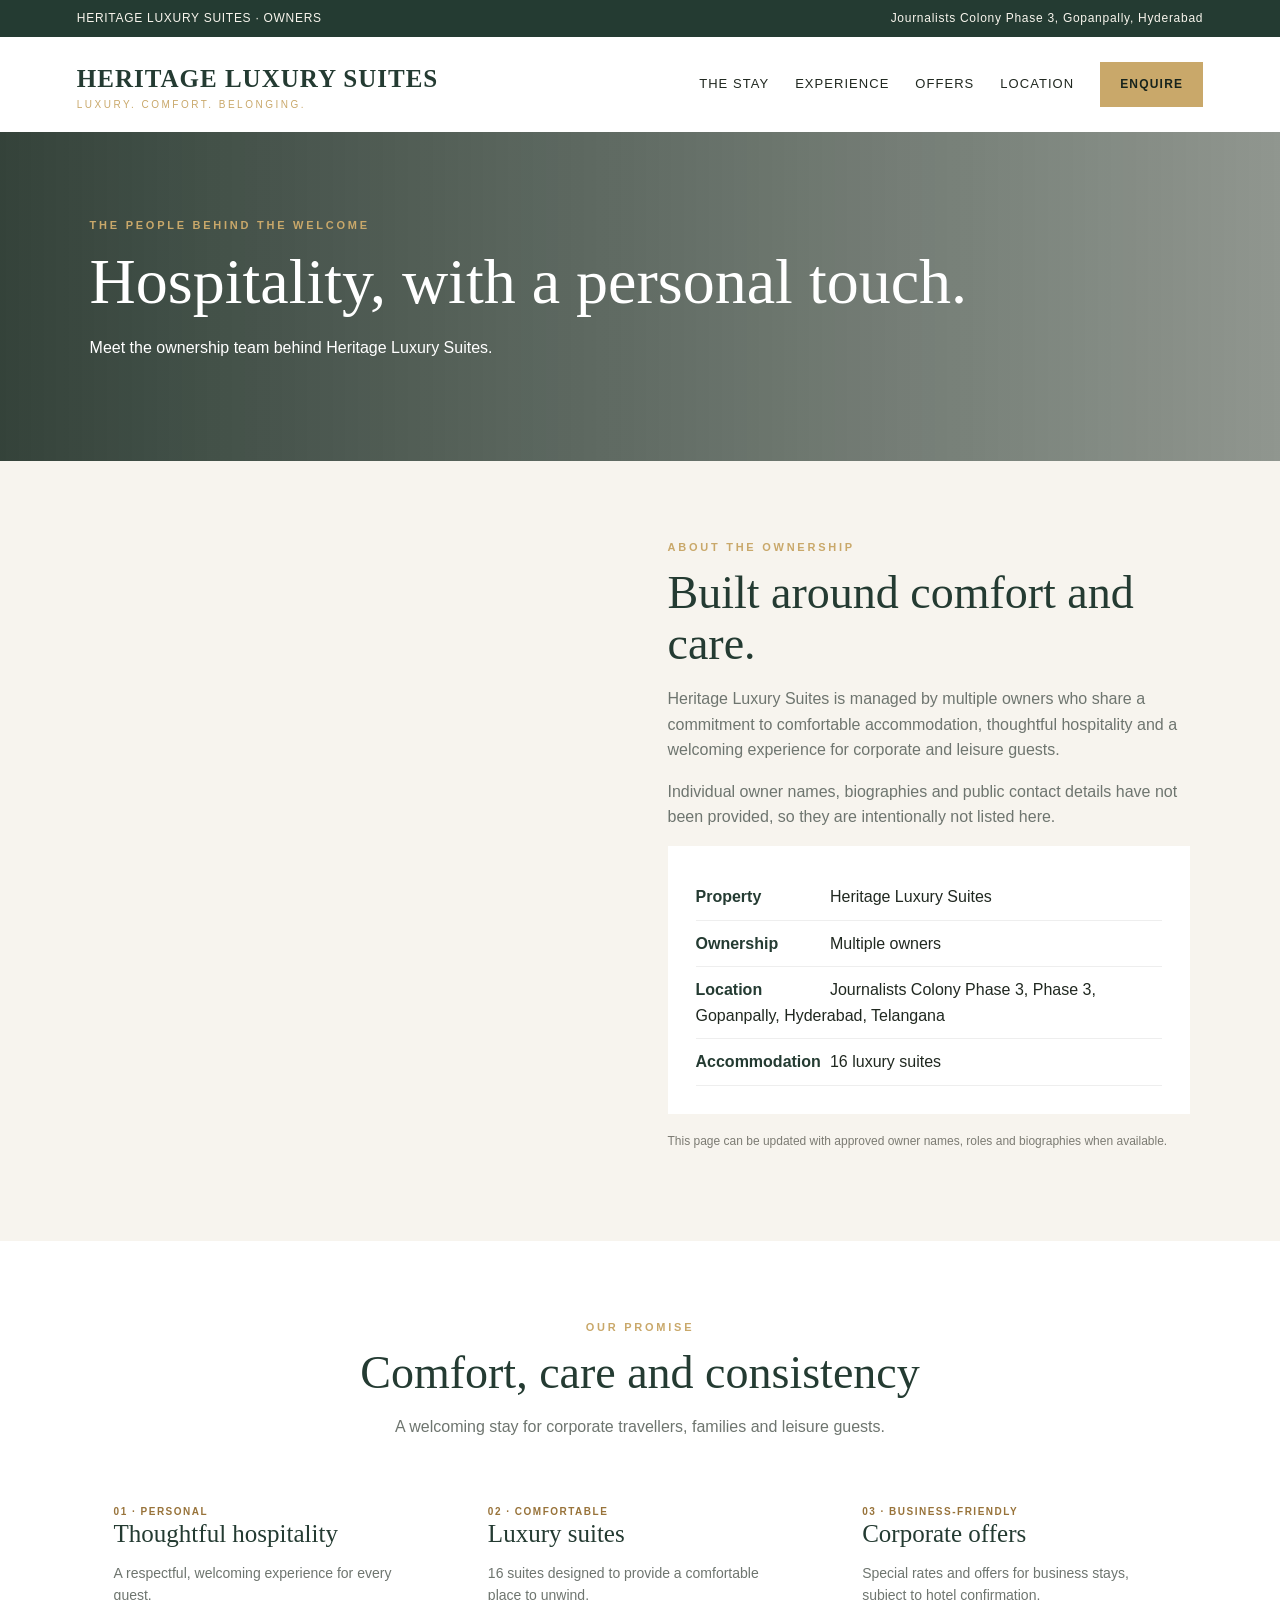
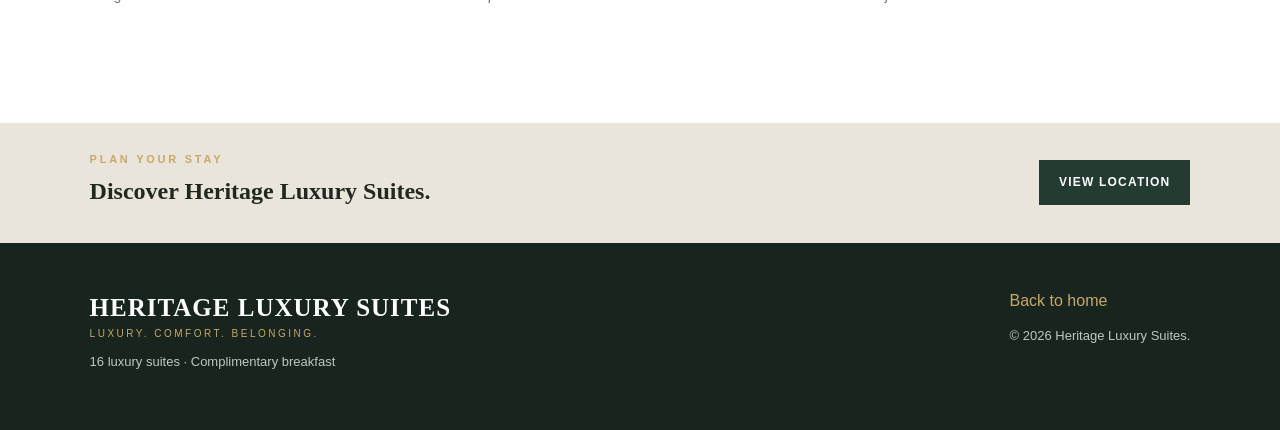
==== owner.html @ 82ddb892 "Add files via upload" ====
<!doctype html>
<html lang="en"><head><meta charset="utf-8"><meta name="viewport" content="width=device-width,initial-scale=1"><title>Owners | Heritage Luxury Suites</title><link rel="stylesheet" href="styles.css"></head>
<body><div class="topbar"><span>HERITAGE LUXURY SUITES · OWNERS</span><span>Journalists Colony Phase 3, Gopanpally, Hyderabad</span></div>
<nav class="nav"><a class="brand" href="index.html">HERITAGE LUXURY SUITES<small>Luxury. Comfort. Belonging.</small></a><div class="navlinks"><a href="index.html#stay">The Stay</a><a href="index.html#experience">Experience</a><a href="index.html#offers">Offers</a><a href="index.html#location">Location</a><a class="btn" href="index.html#contact">Enquire</a></div></nav>
<header class="subhero"><div class="eyebrow">The people behind the welcome</div><h1>Hospitality, with a personal touch.</h1><p>Meet the ownership team behind Heritage Luxury Suites.</p></header>
<section class="section"><div class="split"><div class="photo owner" role="img" aria-label="Professional hospitality portrait placeholder"></div><div><div class="eyebrow">About the ownership</div><h2>Built around comfort and care.</h2><p class="muted">Heritage Luxury Suites is managed by multiple owners who share a commitment to comfortable accommodation, thoughtful hospitality and a welcoming experience for corporate and leisure guests.</p><p class="muted">Individual owner names, biographies and public contact details have not been provided, so they are intentionally not listed here.</p><div class="owner-details"><p><strong>Property</strong> Heritage Luxury Suites</p><p><strong>Ownership</strong> Multiple owners</p><p><strong>Location</strong> Journalists Colony Phase 3, Phase 3, Gopanpally, Hyderabad, Telangana</p><p><strong>Accommodation</strong> 16 luxury suites</p></div><p class="notice">This page can be updated with approved owner names, roles and biographies when available.</p></div></div></section>
<section class="section white"><div class="section-head"><div class="eyebrow">Our promise</div><h2>Comfort, care and consistency</h2><p>A welcoming stay for corporate travellers, families and leisure guests.</p></div><div class="cards"><article class="card"><div class="card-content"><div class="tag">01 · Personal</div><h3>Thoughtful hospitality</h3><p>A respectful, welcoming experience for every guest.</p></div></article><article class="card"><div class="card-content"><div class="tag">02 · Comfortable</div><h3>Luxury suites</h3><p>16 suites designed to provide a comfortable place to unwind.</p></div></article><article class="card"><div class="card-content"><div class="tag">03 · Business-friendly</div><h3>Corporate offers</h3><p>Special rates and offers for business stays, subject to hotel confirmation.</p></div></article></div></section>
<div class="contact-strip"><div><div class="eyebrow">Plan your stay</div><h2 style="font-family:Georgia,serif;margin:4px 0">Discover Heritage Luxury Suites.</h2></div><a class="btn dark" href="index.html#location">View location</a></div>
<footer class="footer"><div><div class="brand" style="color:white">HERITAGE LUXURY SUITES<small>Luxury. Comfort. Belonging.</small></div><p>16 luxury suites · Complimentary breakfast</p></div><div><a href="index.html">Back to home</a><p>© 2026 Heritage Luxury Suites.</p></div></footer></body></html>
---- styles.css ----
:root{--ink:#202820;--green:#243b32;--gold:#c9a86a;--cream:#f7f4ee;--muted:#6e756f;--white:#fff}
*{box-sizing:border-box}html{scroll-behavior:smooth}body{margin:0;font-family:Arial,Helvetica,sans-serif;color:var(--ink);background:var(--cream);line-height:1.6}a{color:inherit;text-decoration:none}.topbar{background:var(--green);color:#f8f5ed;padding:9px 6%;display:flex;justify-content:space-between;gap:16px;flex-wrap:wrap;font-size:12px;letter-spacing:.06em}.nav{display:flex;align-items:center;justify-content:space-between;padding:22px 6%;background:#fff;gap:24px}.brand{font-family:Georgia,serif;font-size:25px;letter-spacing:.04em;color:var(--green);font-weight:bold}.brand small{display:block;font:10px Arial,sans-serif;letter-spacing:.25em;color:var(--gold);text-transform:uppercase}.navlinks{display:flex;gap:26px;align-items:center;font-size:13px;text-transform:uppercase;letter-spacing:.08em}.navlinks a:hover{color:#a47e3e}.btn{display:inline-block;background:var(--gold);color:#17241d;padding:13px 20px;font-size:12px;letter-spacing:.1em;text-transform:uppercase;font-weight:bold;border:0;cursor:pointer}.btn.dark{background:var(--green);color:white}.hero{min-height:570px;display:flex;align-items:center;padding:70px 8%;color:white;background:linear-gradient(90deg,rgba(15,28,22,.83),rgba(15,28,22,.12)),url('https://images.unsplash.com/photo-1611892440504-42a792e24d32?auto=format&fit=crop&w=2000&q=85') center/cover}.hero-copy{max-width:610px}.eyebrow{font-size:11px;letter-spacing:.25em;text-transform:uppercase;color:var(--gold);font-weight:bold}.hero h1{font:clamp(42px,6vw,76px)/1.04 Georgia,serif;margin:18px 0}.hero p{max-width:470px;color:#f0eee7}.hero-actions{display:flex;gap:14px;flex-wrap:wrap;margin-top:26px}.btn.outline{border:1px solid #fff;color:#fff;background:transparent}.section{padding:78px 7%}.section.white{background:#fff}.section-head{text-align:center;max-width:700px;margin:0 auto 40px}.section h2{font:clamp(30px,4vw,46px)/1.12 Georgia,serif;color:var(--green);margin:10px 0 16px}.section-head p,.muted{color:var(--muted)}.stats{display:grid;grid-template-columns:repeat(4,1fr);background:var(--green);color:white;padding:30px 7%;gap:18px;text-align:center}.stat strong{font:36px Georgia,serif;color:var(--gold);display:block}.stat span{font-size:11px;letter-spacing:.14em;text-transform:uppercase}.split{display:grid;grid-template-columns:1fr 1fr;gap:55px;align-items:center}.photo{min-height:390px;background:url('https://images.unsplash.com/photo-1611892440504-42a792e24d32?auto=format&fit=crop&w=1200&q=80') center/cover}.photo.breakfast{background-image:url('https://images.unsplash.com/photo-1533089860892-a7c6f0a88666?auto=format&fit=crop&w=1200&q=80')}.photo.owner{background-image:url('https://images.unsplash.com/photo-1560250097-0b93528c311a?auto=format&fit=crop&w=1200&q=80')}.feature-list{padding:0;list-style:none}.feature-list li{padding:12px 0;border-bottom:1px solid #e5e1d8}.feature-list li:before{content:'✦';color:var(--gold);margin-right:12px}.cards{display:grid;grid-template-columns:repeat(3,1fr);gap:22px}.card{background:white}.card img{width:100%;height:220px;object-fit:cover;display:block}.card-content{padding:24px}.card h3{font:25px Georgia,serif;color:var(--green);margin:0 0 10px}.card p{color:var(--muted);font-size:14px}.tag{color:#98733a;text-transform:uppercase;font-size:10px;letter-spacing:.15em;font-weight:bold}.offer{background:var(--green);color:white;padding:44px;display:flex;justify-content:space-between;align-items:center;gap:28px}.offer h2{color:white;margin:6px 0;font-size:34px}.offer p{color:#d7ded8;max-width:620px}.location-box{display:grid;grid-template-columns:1fr 1fr;gap:40px;align-items:center}.map-placeholder{background:#e6e2d9;min-height:310px;display:flex;align-items:center;justify-content:center;text-align:center;padding:28px;color:var(--green);border:1px solid #d6d0c3}.map-placeholder .pin{font-size:34px}.contact-strip{background:#eae5da;padding:28px 7%;display:flex;justify-content:space-between;gap:20px;align-items:center;flex-wrap:wrap}.footer{background:#17251e;color:#e6e8e2;padding:45px 7%;display:flex;justify-content:space-between;gap:24px;flex-wrap:wrap}.footer p{font-size:13px;color:#bfc8c0}.footer a{color:var(--gold)}.subhero{padding:85px 7%;background:linear-gradient(90deg,rgba(18,36,27,.85),rgba(18,36,27,.45)),url('https://images.unsplash.com/photo-1566073771259-6a8506099945?auto=format&fit=crop&w=1800&q=85') center/cover;color:white}.subhero h1{font:clamp(40px,5vw,66px) Georgia,serif;margin:10px 0}.owner-details{background:#fff;padding:28px}.owner-details p{border-bottom:1px solid #eee;padding:10px 0;margin:0}.owner-details strong{display:inline-block;min-width:130px;color:var(--green)}.notice{font-size:12px;color:#7c7b73;margin-top:18px}
@media(max-width:800px){.nav{align-items:flex-start;flex-direction:column}.navlinks{flex-wrap:wrap;gap:14px}.hero{min-height:520px;padding:55px 7%}.stats{grid-template-columns:repeat(2,1fr)}.split,.cards,.location-box{grid-template-columns:1fr}.photo{min-height:300px}.offer{align-items:flex-start;flex-direction:column}.section{padding:58px 6%}.topbar{padding:9px 6%}}
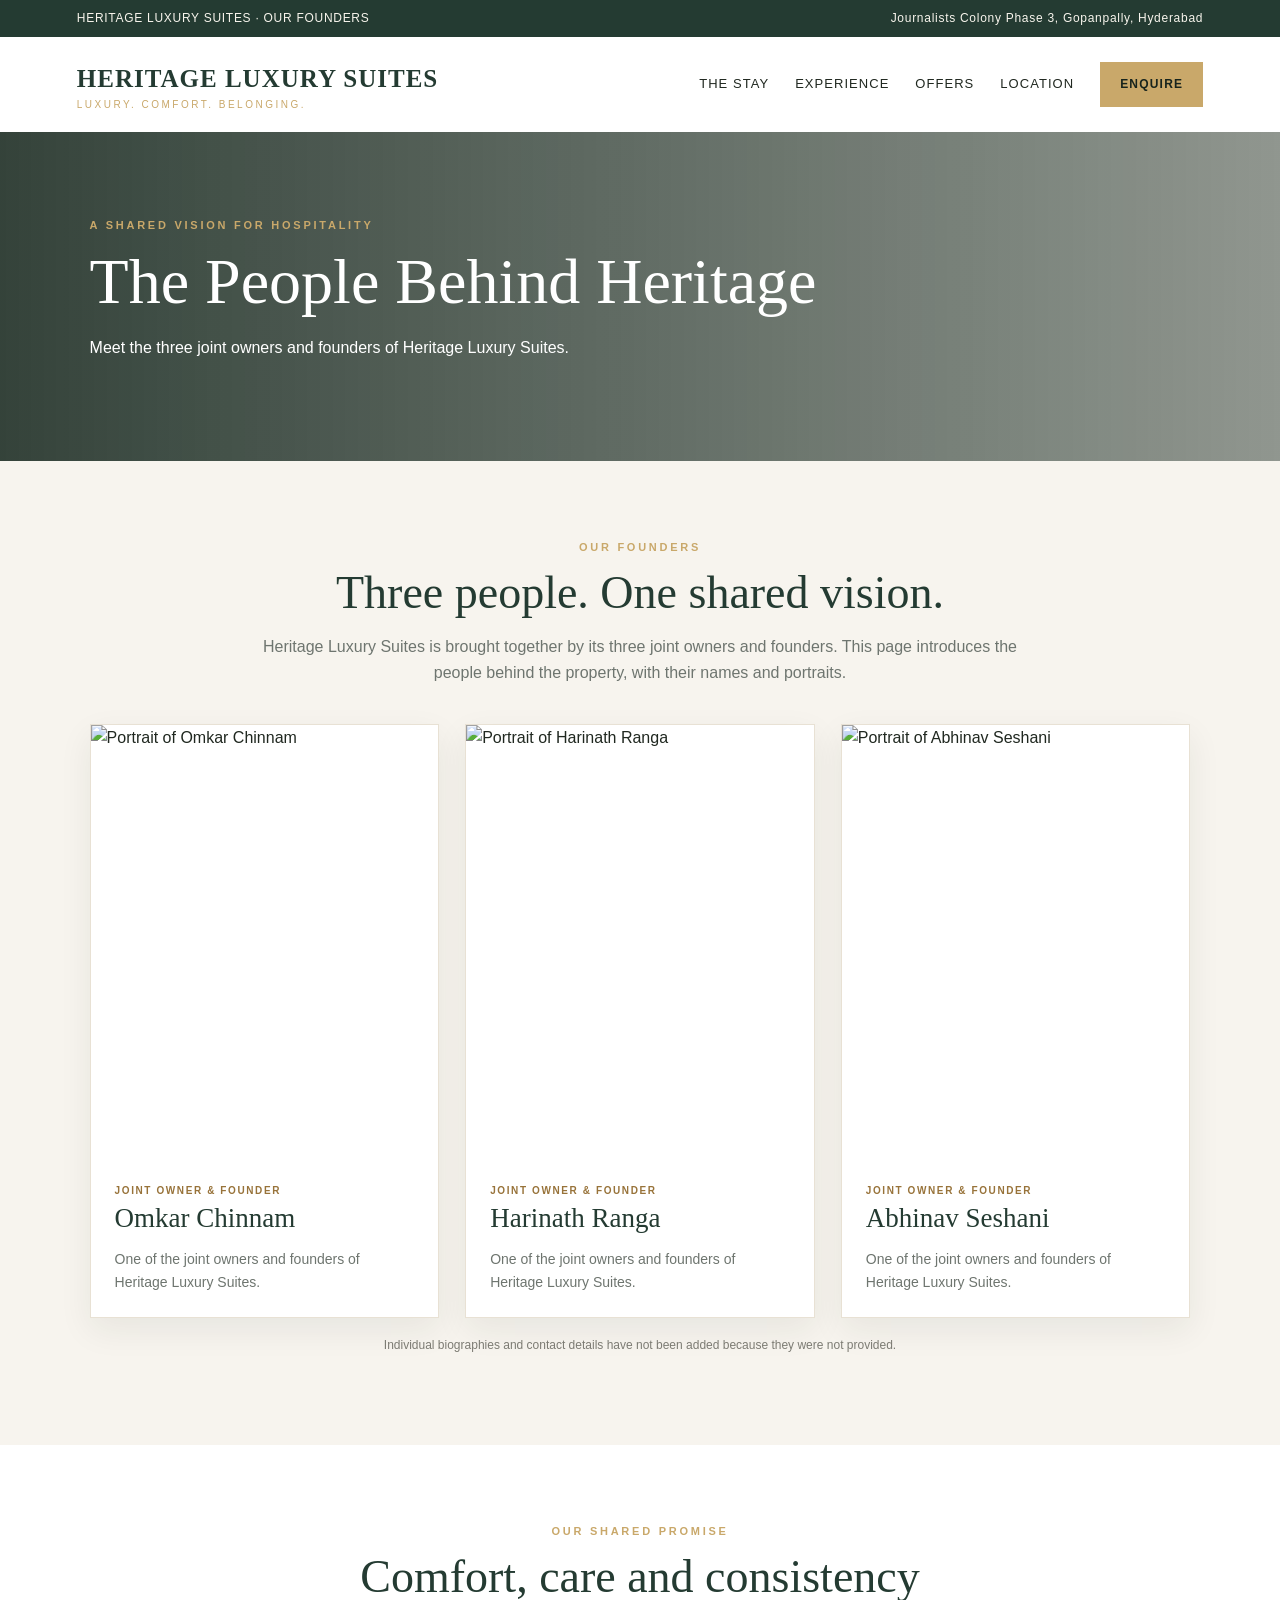
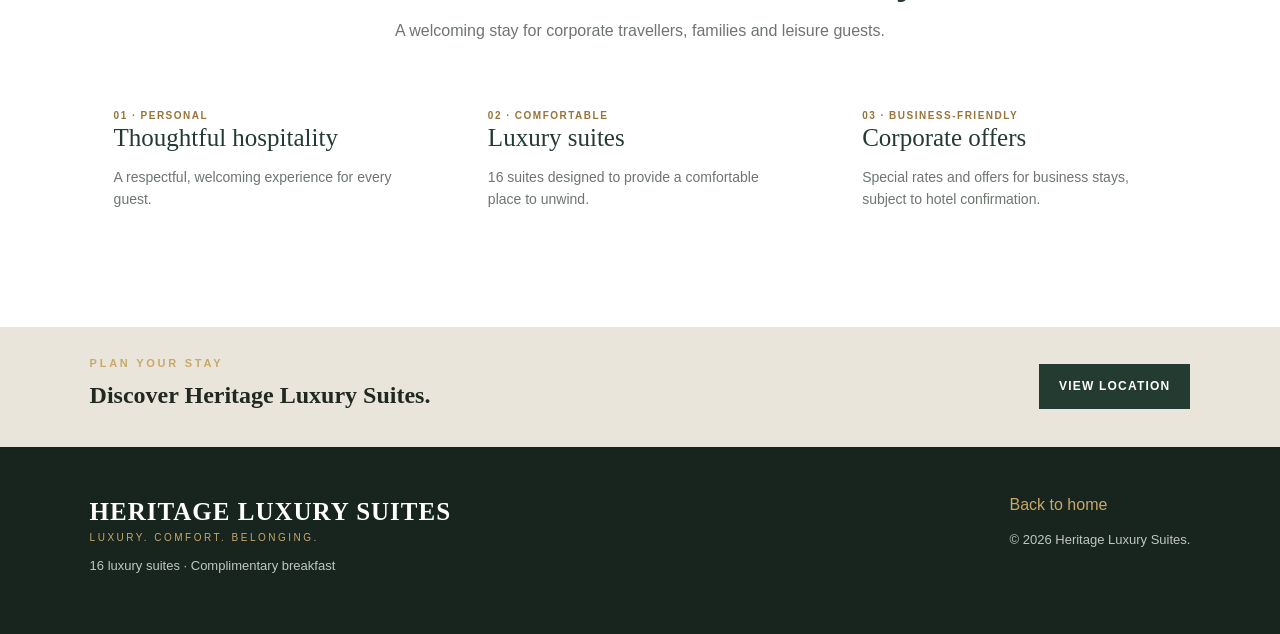
==== commit 4d72e9a7: "Add files via upload" ====
--- a/owner.html
+++ b/owner.html
@@ -1,9 +1,14 @@
 <!doctype html>
-<html lang="en"><head><meta charset="utf-8"><meta name="viewport" content="width=device-width,initial-scale=1"><title>Owners | Heritage Luxury Suites</title><link rel="stylesheet" href="styles.css"></head>
-<body><div class="topbar"><span>HERITAGE LUXURY SUITES · OWNERS</span><span>Journalists Colony Phase 3, Gopanpally, Hyderabad</span></div>
+<html lang="en"><head><meta charset="utf-8"><meta name="viewport" content="width=device-width,initial-scale=1"><title>The People Behind Heritage | Heritage Luxury Suites</title><meta name="description" content="Meet the three joint owners and founders of Heritage Luxury Suites in Hyderabad."><link rel="stylesheet" href="styles.css"></head>
+<body><div class="topbar"><span>HERITAGE LUXURY SUITES · OUR FOUNDERS</span><span>Journalists Colony Phase 3, Gopanpally, Hyderabad</span></div>
 <nav class="nav"><a class="brand" href="index.html">HERITAGE LUXURY SUITES<small>Luxury. Comfort. Belonging.</small></a><div class="navlinks"><a href="index.html#stay">The Stay</a><a href="index.html#experience">Experience</a><a href="index.html#offers">Offers</a><a href="index.html#location">Location</a><a class="btn" href="index.html#contact">Enquire</a></div></nav>
-<header class="subhero"><div class="eyebrow">The people behind the welcome</div><h1>Hospitality, with a personal touch.</h1><p>Meet the ownership team behind Heritage Luxury Suites.</p></header>
-<section class="section"><div class="split"><div class="photo owner" role="img" aria-label="Professional hospitality portrait placeholder"></div><div><div class="eyebrow">About the ownership</div><h2>Built around comfort and care.</h2><p class="muted">Heritage Luxury Suites is managed by multiple owners who share a commitment to comfortable accommodation, thoughtful hospitality and a welcoming experience for corporate and leisure guests.</p><p class="muted">Individual owner names, biographies and public contact details have not been provided, so they are intentionally not listed here.</p><div class="owner-details"><p><strong>Property</strong> Heritage Luxury Suites</p><p><strong>Ownership</strong> Multiple owners</p><p><strong>Location</strong> Journalists Colony Phase 3, Phase 3, Gopanpally, Hyderabad, Telangana</p><p><strong>Accommodation</strong> 16 luxury suites</p></div><p class="notice">This page can be updated with approved owner names, roles and biographies when available.</p></div></div></section>
-<section class="section white"><div class="section-head"><div class="eyebrow">Our promise</div><h2>Comfort, care and consistency</h2><p>A welcoming stay for corporate travellers, families and leisure guests.</p></div><div class="cards"><article class="card"><div class="card-content"><div class="tag">01 · Personal</div><h3>Thoughtful hospitality</h3><p>A respectful, welcoming experience for every guest.</p></div></article><article class="card"><div class="card-content"><div class="tag">02 · Comfortable</div><h3>Luxury suites</h3><p>16 suites designed to provide a comfortable place to unwind.</p></div></article><article class="card"><div class="card-content"><div class="tag">03 · Business-friendly</div><h3>Corporate offers</h3><p>Special rates and offers for business stays, subject to hotel confirmation.</p></div></article></div></section>
+<header class="subhero"><div class="eyebrow">A shared vision for hospitality</div><h1>The People Behind Heritage</h1><p>Meet the three joint owners and founders of Heritage Luxury Suites.</p></header>
+<section class="section"><div class="owner-intro"><div class="eyebrow">Our founders</div><h2>Three people. One shared vision.</h2><p>Heritage Luxury Suites is brought together by its three joint owners and founders. This page introduces the people behind the property, with their names and portraits.</p></div>
+<div class="owner-grid">
+<article class="owner-card"><img src="images/omkar-chinnam.jpg" alt="Portrait of Omkar Chinnam"><div class="owner-card-body"><div class="role">Joint Owner &amp; Founder</div><h3>Omkar Chinnam</h3><p>One of the joint owners and founders of Heritage Luxury Suites.</p></div></article>
+<article class="owner-card"><img src="images/harinath-ranga.jpg" alt="Portrait of Harinath Ranga"><div class="owner-card-body"><div class="role">Joint Owner &amp; Founder</div><h3>Harinath Ranga</h3><p>One of the joint owners and founders of Heritage Luxury Suites.</p></div></article>
+<article class="owner-card"><img src="images/abhinav-seshani.jpg" alt="Portrait of Abhinav Seshani"><div class="owner-card-body"><div class="role">Joint Owner &amp; Founder</div><h3>Abhinav Seshani</h3><p>One of the joint owners and founders of Heritage Luxury Suites.</p></div></article>
+</div><p class="notice" style="text-align:center">Individual biographies and contact details have not been added because they were not provided.</p></section>
+<section class="section white"><div class="section-head"><div class="eyebrow">Our shared promise</div><h2>Comfort, care and consistency</h2><p>A welcoming stay for corporate travellers, families and leisure guests.</p></div><div class="cards"><article class="card"><div class="card-content"><div class="tag">01 · Personal</div><h3>Thoughtful hospitality</h3><p>A respectful, welcoming experience for every guest.</p></div></article><article class="card"><div class="card-content"><div class="tag">02 · Comfortable</div><h3>Luxury suites</h3><p>16 suites designed to provide a comfortable place to unwind.</p></div></article><article class="card"><div class="card-content"><div class="tag">03 · Business-friendly</div><h3>Corporate offers</h3><p>Special rates and offers for business stays, subject to hotel confirmation.</p></div></article></div></section>
 <div class="contact-strip"><div><div class="eyebrow">Plan your stay</div><h2 style="font-family:Georgia,serif;margin:4px 0">Discover Heritage Luxury Suites.</h2></div><a class="btn dark" href="index.html#location">View location</a></div>
 <footer class="footer"><div><div class="brand" style="color:white">HERITAGE LUXURY SUITES<small>Luxury. Comfort. Belonging.</small></div><p>16 luxury suites · Complimentary breakfast</p></div><div><a href="index.html">Back to home</a><p>© 2026 Heritage Luxury Suites.</p></div></footer></body></html>
--- a/styles.css
+++ b/styles.css
@@ -1,4 +1,4 @@
 
 :root{--ink:#202820;--green:#243b32;--gold:#c9a86a;--cream:#f7f4ee;--muted:#6e756f;--white:#fff}
-*{box-sizing:border-box}html{scroll-behavior:smooth}body{margin:0;font-family:Arial,Helvetica,sans-serif;color:var(--ink);background:var(--cream);line-height:1.6}a{color:inherit;text-decoration:none}.topbar{background:var(--green);color:#f8f5ed;padding:9px 6%;display:flex;justify-content:space-between;gap:16px;flex-wrap:wrap;font-size:12px;letter-spacing:.06em}.nav{display:flex;align-items:center;justify-content:space-between;padding:22px 6%;background:#fff;gap:24px}.brand{font-family:Georgia,serif;font-size:25px;letter-spacing:.04em;color:var(--green);font-weight:bold}.brand small{display:block;font:10px Arial,sans-serif;letter-spacing:.25em;color:var(--gold);text-transform:uppercase}.navlinks{display:flex;gap:26px;align-items:center;font-size:13px;text-transform:uppercase;letter-spacing:.08em}.navlinks a:hover{color:#a47e3e}.btn{display:inline-block;background:var(--gold);color:#17241d;padding:13px 20px;font-size:12px;letter-spacing:.1em;text-transform:uppercase;font-weight:bold;border:0;cursor:pointer}.btn.dark{background:var(--green);color:white}.hero{min-height:570px;display:flex;align-items:center;padding:70px 8%;color:white;background:linear-gradient(90deg,rgba(15,28,22,.83),rgba(15,28,22,.12)),url('https://images.unsplash.com/photo-1611892440504-42a792e24d32?auto=format&fit=crop&w=2000&q=85') center/cover}.hero-copy{max-width:610px}.eyebrow{font-size:11px;letter-spacing:.25em;text-transform:uppercase;color:var(--gold);font-weight:bold}.hero h1{font:clamp(42px,6vw,76px)/1.04 Georgia,serif;margin:18px 0}.hero p{max-width:470px;color:#f0eee7}.hero-actions{display:flex;gap:14px;flex-wrap:wrap;margin-top:26px}.btn.outline{border:1px solid #fff;color:#fff;background:transparent}.section{padding:78px 7%}.section.white{background:#fff}.section-head{text-align:center;max-width:700px;margin:0 auto 40px}.section h2{font:clamp(30px,4vw,46px)/1.12 Georgia,serif;color:var(--green);margin:10px 0 16px}.section-head p,.muted{color:var(--muted)}.stats{display:grid;grid-template-columns:repeat(4,1fr);background:var(--green);color:white;padding:30px 7%;gap:18px;text-align:center}.stat strong{font:36px Georgia,serif;color:var(--gold);display:block}.stat span{font-size:11px;letter-spacing:.14em;text-transform:uppercase}.split{display:grid;grid-template-columns:1fr 1fr;gap:55px;align-items:center}.photo{min-height:390px;background:url('https://images.unsplash.com/photo-1611892440504-42a792e24d32?auto=format&fit=crop&w=1200&q=80') center/cover}.photo.breakfast{background-image:url('https://images.unsplash.com/photo-1533089860892-a7c6f0a88666?auto=format&fit=crop&w=1200&q=80')}.photo.owner{background-image:url('https://images.unsplash.com/photo-1560250097-0b93528c311a?auto=format&fit=crop&w=1200&q=80')}.feature-list{padding:0;list-style:none}.feature-list li{padding:12px 0;border-bottom:1px solid #e5e1d8}.feature-list li:before{content:'✦';color:var(--gold);margin-right:12px}.cards{display:grid;grid-template-columns:repeat(3,1fr);gap:22px}.card{background:white}.card img{width:100%;height:220px;object-fit:cover;display:block}.card-content{padding:24px}.card h3{font:25px Georgia,serif;color:var(--green);margin:0 0 10px}.card p{color:var(--muted);font-size:14px}.tag{color:#98733a;text-transform:uppercase;font-size:10px;letter-spacing:.15em;font-weight:bold}.offer{background:var(--green);color:white;padding:44px;display:flex;justify-content:space-between;align-items:center;gap:28px}.offer h2{color:white;margin:6px 0;font-size:34px}.offer p{color:#d7ded8;max-width:620px}.location-box{display:grid;grid-template-columns:1fr 1fr;gap:40px;align-items:center}.map-placeholder{background:#e6e2d9;min-height:310px;display:flex;align-items:center;justify-content:center;text-align:center;padding:28px;color:var(--green);border:1px solid #d6d0c3}.map-placeholder .pin{font-size:34px}.contact-strip{background:#eae5da;padding:28px 7%;display:flex;justify-content:space-between;gap:20px;align-items:center;flex-wrap:wrap}.footer{background:#17251e;color:#e6e8e2;padding:45px 7%;display:flex;justify-content:space-between;gap:24px;flex-wrap:wrap}.footer p{font-size:13px;color:#bfc8c0}.footer a{color:var(--gold)}.subhero{padding:85px 7%;background:linear-gradient(90deg,rgba(18,36,27,.85),rgba(18,36,27,.45)),url('https://images.unsplash.com/photo-1566073771259-6a8506099945?auto=format&fit=crop&w=1800&q=85') center/cover;color:white}.subhero h1{font:clamp(40px,5vw,66px) Georgia,serif;margin:10px 0}.owner-details{background:#fff;padding:28px}.owner-details p{border-bottom:1px solid #eee;padding:10px 0;margin:0}.owner-details strong{display:inline-block;min-width:130px;color:var(--green)}.notice{font-size:12px;color:#7c7b73;margin-top:18px}
-@media(max-width:800px){.nav{align-items:flex-start;flex-direction:column}.navlinks{flex-wrap:wrap;gap:14px}.hero{min-height:520px;padding:55px 7%}.stats{grid-template-columns:repeat(2,1fr)}.split,.cards,.location-box{grid-template-columns:1fr}.photo{min-height:300px}.offer{align-items:flex-start;flex-direction:column}.section{padding:58px 6%}.topbar{padding:9px 6%}}
+*{box-sizing:border-box}html{scroll-behavior:smooth}body{margin:0;font-family:Arial,Helvetica,sans-serif;color:var(--ink);background:var(--cream);line-height:1.6}a{color:inherit;text-decoration:none}.topbar{background:var(--green);color:#f8f5ed;padding:9px 6%;display:flex;justify-content:space-between;gap:16px;flex-wrap:wrap;font-size:12px;letter-spacing:.06em}.nav{display:flex;align-items:center;justify-content:space-between;padding:22px 6%;background:#fff;gap:24px}.brand{font-family:Georgia,serif;font-size:25px;letter-spacing:.04em;color:var(--green);font-weight:bold}.brand small{display:block;font:10px Arial,sans-serif;letter-spacing:.25em;color:var(--gold);text-transform:uppercase}.navlinks{display:flex;gap:26px;align-items:center;font-size:13px;text-transform:uppercase;letter-spacing:.08em}.navlinks a:hover{color:#a47e3e}.btn{display:inline-block;background:var(--gold);color:#17241d;padding:13px 20px;font-size:12px;letter-spacing:.1em;text-transform:uppercase;font-weight:bold;border:0;cursor:pointer}.btn.dark{background:var(--green);color:white}.hero{min-height:570px;display:flex;align-items:center;padding:70px 8%;color:white;background:linear-gradient(90deg,rgba(15,28,22,.83),rgba(15,28,22,.12)),url('https://images.unsplash.com/photo-1611892440504-42a792e24d32?auto=format&fit=crop&w=2000&q=85') center/cover}.hero-copy{max-width:610px}.eyebrow{font-size:11px;letter-spacing:.25em;text-transform:uppercase;color:var(--gold);font-weight:bold}.hero h1{font:clamp(42px,6vw,76px)/1.04 Georgia,serif;margin:18px 0}.hero p{max-width:470px;color:#f0eee7}.hero-actions{display:flex;gap:14px;flex-wrap:wrap;margin-top:26px}.btn.outline{border:1px solid #fff;color:#fff;background:transparent}.section{padding:78px 7%}.section.white{background:#fff}.section-head{text-align:center;max-width:700px;margin:0 auto 40px}.section h2{font:clamp(30px,4vw,46px)/1.12 Georgia,serif;color:var(--green);margin:10px 0 16px}.section-head p,.muted{color:var(--muted)}.stats{display:grid;grid-template-columns:repeat(4,1fr);background:var(--green);color:white;padding:30px 7%;gap:18px;text-align:center}.stat strong{font:36px Georgia,serif;color:var(--gold);display:block}.stat span{font-size:11px;letter-spacing:.14em;text-transform:uppercase}.split{display:grid;grid-template-columns:1fr 1fr;gap:55px;align-items:center}.photo{min-height:390px;background:url('https://images.unsplash.com/photo-1611892440504-42a792e24d32?auto=format&fit=crop&w=1200&q=80') center/cover}.feature-list{padding:0;list-style:none}.feature-list li{padding:12px 0;border-bottom:1px solid #e5e1d8}.feature-list li:before{content:'✦';color:var(--gold);margin-right:12px}.cards{display:grid;grid-template-columns:repeat(3,1fr);gap:22px}.card{background:white}.card img{width:100%;height:220px;object-fit:cover;display:block}.card-content{padding:24px}.card h3{font:25px Georgia,serif;color:var(--green);margin:0 0 10px}.card p{color:var(--muted);font-size:14px}.tag{color:#98733a;text-transform:uppercase;font-size:10px;letter-spacing:.15em;font-weight:bold}.offer{background:var(--green);color:white;padding:44px;display:flex;justify-content:space-between;align-items:center;gap:28px}.offer h2{color:white;margin:6px 0;font-size:34px}.offer p{color:#d7ded8;max-width:620px}.location-box{display:grid;grid-template-columns:1fr 1fr;gap:40px;align-items:center}.map-placeholder{background:#e6e2d9;min-height:310px;display:flex;align-items:center;justify-content:center;text-align:center;padding:28px;color:var(--green);border:1px solid #d6d0c3}.map-placeholder .pin{font-size:34px}.contact-strip{background:#eae5da;padding:28px 7%;display:flex;justify-content:space-between;gap:20px;align-items:center;flex-wrap:wrap}.footer{background:#17251e;color:#e6e8e2;padding:45px 7%;display:flex;justify-content:space-between;gap:24px;flex-wrap:wrap}.footer p{font-size:13px;color:#bfc8c0}.footer a{color:var(--gold)}.subhero{padding:85px 7%;background:linear-gradient(90deg,rgba(18,36,27,.85),rgba(18,36,27,.45)),url('https://images.unsplash.com/photo-1566073771259-6a8506099945?auto=format&fit=crop&w=1800&q=85') center/cover;color:white}.subhero h1{font:clamp(40px,5vw,66px) Georgia,serif;margin:10px 0}.owner-grid{display:grid;grid-template-columns:repeat(3,minmax(0,1fr));gap:26px}.owner-card{background:#fff;border:1px solid #e8e1d4;box-shadow:0 12px 32px rgba(24,38,29,.07);overflow:hidden}.owner-card img{display:block;width:100%;aspect-ratio:4/5;object-fit:cover;object-position:center 35%}.owner-card-body{padding:24px}.owner-card h3{font:27px Georgia,serif;color:var(--green);margin:4px 0 8px}.owner-card .role{font-size:10px;letter-spacing:.16em;text-transform:uppercase;color:#98733a;font-weight:bold}.owner-card p{color:var(--muted);font-size:14px;margin-bottom:0}.owner-intro{max-width:760px;margin:0 auto 38px;text-align:center;color:var(--muted)}.notice{font-size:12px;color:#7c7b73;margin-top:18px}
+@media(max-width:800px){.nav{align-items:flex-start;flex-direction:column}.navlinks{flex-wrap:wrap;gap:14px}.hero{min-height:520px;padding:55px 7%}.stats{grid-template-columns:repeat(2,1fr)}.split,.cards,.location-box{grid-template-columns:1fr}.owner-grid{grid-template-columns:1fr;max-width:480px;margin:auto}.owner-card img{aspect-ratio:4/3;object-position:center 30%}.section{padding:58px 6%}.offer{align-items:flex-start;flex-direction:column}.topbar{padding:9px 6%}}
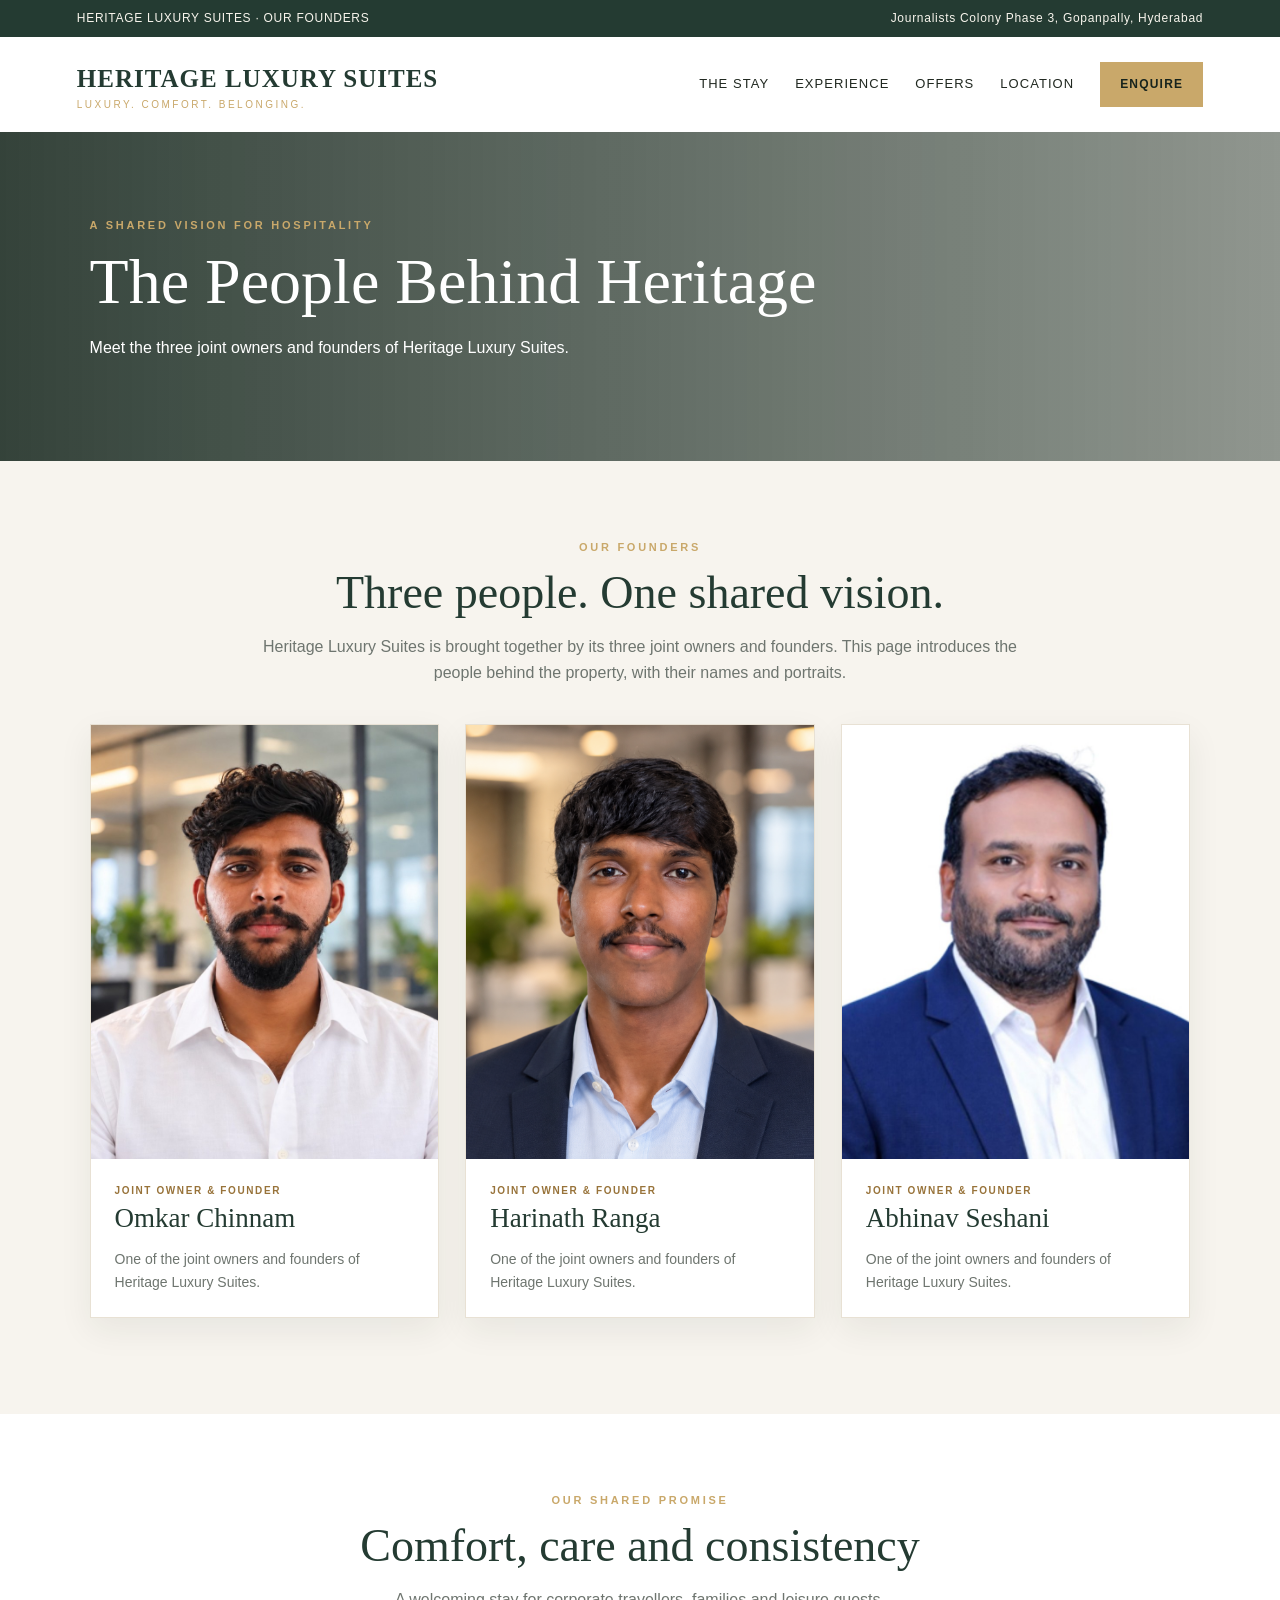
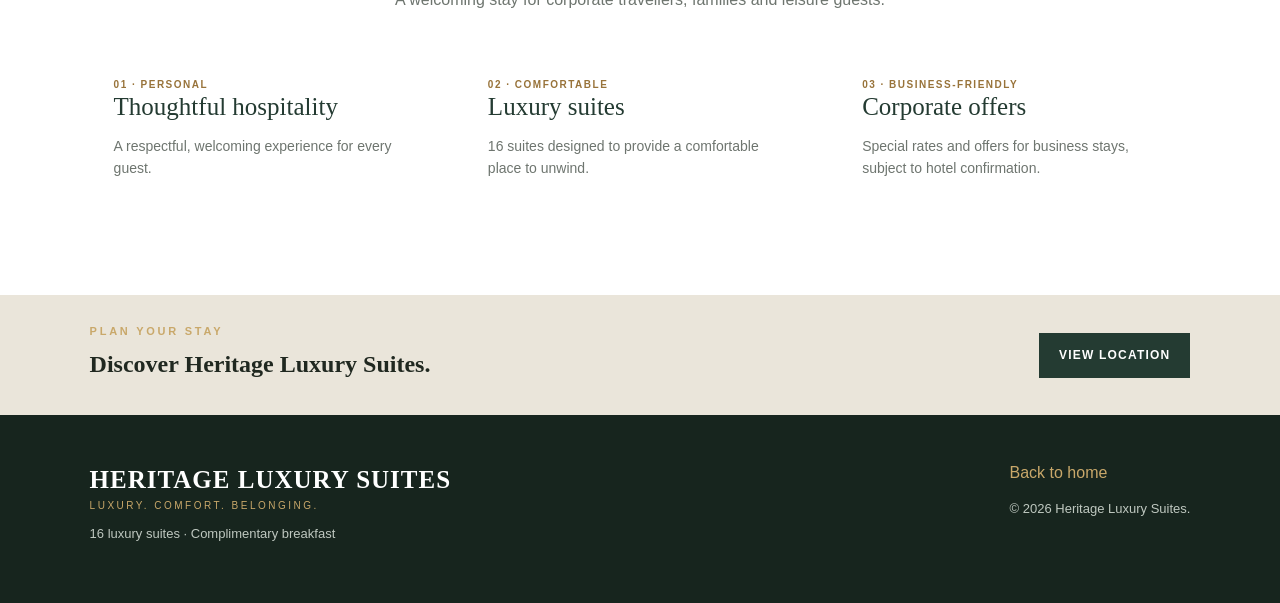
==== commit 5996c84d: "Update owner.html" ====
--- a/owner.html
+++ b/owner.html
@@ -8,7 +8,7 @@
 <article class="owner-card"><img src="images/omkar-chinnam.jpg" alt="Portrait of Omkar Chinnam"><div class="owner-card-body"><div class="role">Joint Owner &amp; Founder</div><h3>Omkar Chinnam</h3><p>One of the joint owners and founders of Heritage Luxury Suites.</p></div></article>
 <article class="owner-card"><img src="images/harinath-ranga.jpg" alt="Portrait of Harinath Ranga"><div class="owner-card-body"><div class="role">Joint Owner &amp; Founder</div><h3>Harinath Ranga</h3><p>One of the joint owners and founders of Heritage Luxury Suites.</p></div></article>
 <article class="owner-card"><img src="images/abhinav-seshani.jpg" alt="Portrait of Abhinav Seshani"><div class="owner-card-body"><div class="role">Joint Owner &amp; Founder</div><h3>Abhinav Seshani</h3><p>One of the joint owners and founders of Heritage Luxury Suites.</p></div></article>
-</div><p class="notice" style="text-align:center">Individual biographies and contact details have not been added because they were not provided.</p></section>
+</div><p class="notice" style="text-align:center"></p></section>
 <section class="section white"><div class="section-head"><div class="eyebrow">Our shared promise</div><h2>Comfort, care and consistency</h2><p>A welcoming stay for corporate travellers, families and leisure guests.</p></div><div class="cards"><article class="card"><div class="card-content"><div class="tag">01 · Personal</div><h3>Thoughtful hospitality</h3><p>A respectful, welcoming experience for every guest.</p></div></article><article class="card"><div class="card-content"><div class="tag">02 · Comfortable</div><h3>Luxury suites</h3><p>16 suites designed to provide a comfortable place to unwind.</p></div></article><article class="card"><div class="card-content"><div class="tag">03 · Business-friendly</div><h3>Corporate offers</h3><p>Special rates and offers for business stays, subject to hotel confirmation.</p></div></article></div></section>
 <div class="contact-strip"><div><div class="eyebrow">Plan your stay</div><h2 style="font-family:Georgia,serif;margin:4px 0">Discover Heritage Luxury Suites.</h2></div><a class="btn dark" href="index.html#location">View location</a></div>
-<footer class="footer"><div><div class="brand" style="color:white">HERITAGE LUXURY SUITES<small>Luxury. Comfort. Belonging.</small></div><p>16 luxury suites · Complimentary breakfast</p></div><div><a href="index.html">Back to home</a><p>© 2026 Heritage Luxury Suites.</p></div></footer></body></html>+<footer class="footer"><div><div class="brand" style="color:white">HERITAGE LUXURY SUITES<small>Luxury. Comfort. Belonging.</small></div><p>16 luxury suites · Complimentary breakfast</p></div><div><a href="index.html">Back to home</a><p>© 2026 Heritage Luxury Suites.</p></div></footer></body></html>
